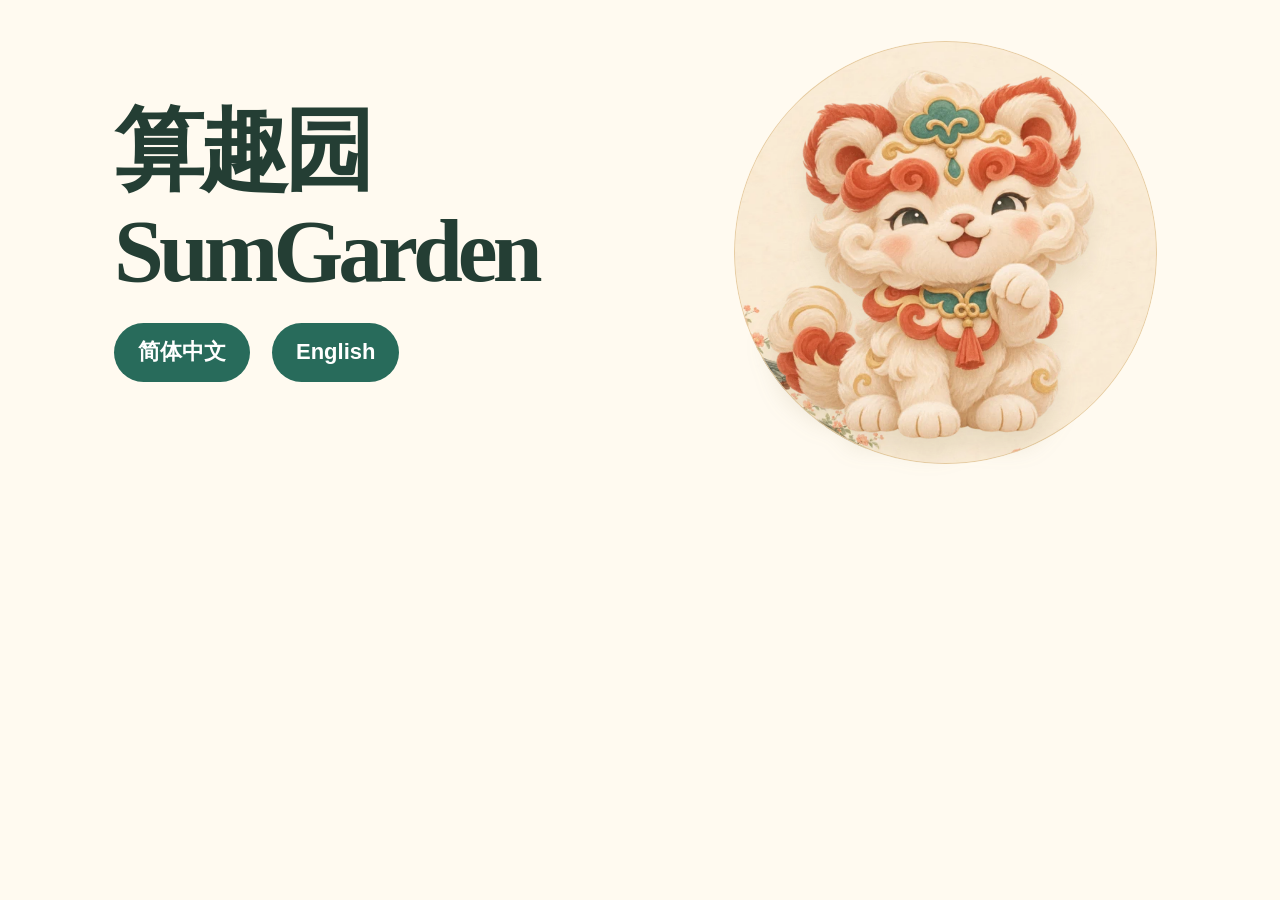
==== index.html @ 5d45c1f8 "Publish bilingual SumGarden guide and iPhone Duo screenshots" ====
<!doctype html><html lang="zh-Hans"><meta charset="utf-8"><meta name="viewport" content="width=device-width,initial-scale=1"><title>算趣园 · SumGarden</title><link rel="stylesheet" href="style.css"><main class="hero"><div><h1>算趣园<br>SumGarden</h1><p><a class="action" lang="zh-Hans" href="zh/">简体中文</a>　<a class="action" lang="en" href="en/">English</a></p></div><div class="hero-art"><img src="assets/lion.webp" alt=""></div></main></html>
---- style.css ----
:root{color-scheme:light;--paper:#fffaf0;--ink:#243e34;--jade:#286b5b;--dim:#526459;--line:#d7d7c1;--red:#a44032}
*{box-sizing:border-box}html{scroll-behavior:smooth}body{margin:0;background:var(--paper);color:var(--ink);font:17px/1.65 -apple-system,BlinkMacSystemFont,"PingFang SC",sans-serif}a{color:var(--jade);text-underline-offset:.25em}a:focus-visible,summary:focus-visible{outline:3px solid var(--red);outline-offset:4px}img{max-width:100%;display:block}header,main,footer{max-width:1180px;margin:auto;padding-inline:clamp(20px,5vw,72px)}header,footer,nav{display:flex;align-items:center;justify-content:space-between;gap:20px}header{padding-block:20px}nav{gap:clamp(14px,3vw,32px);flex-wrap:wrap}nav a,.brand{text-decoration:none}.brand{display:flex;align-items:center;gap:10px;color:var(--ink);font-weight:700}.brand img{width:36px;border-radius:10px}.lang{border-bottom:1px solid var(--jade)}h1,h2,h3{font-family:Baskervville,"Songti SC",Georgia,serif;line-height:1.12;text-wrap:balance;margin:0}h1{font-size:clamp(46px,7vw,92px);letter-spacing:-.055em}h2{font-size:clamp(34px,5vw,60px);letter-spacing:-.04em}h3{font-size:26px}.hero{display:grid;grid-template-columns:1.15fr .85fr;align-items:center;min-height:520px;padding-block:32px 55px;gap:16px}.hero p,.intro{max-width:38em;color:var(--dim);font-size:clamp(17px,1.8vw,22px)}.hero-art{position:relative;aspect-ratio:1;display:grid;place-items:center}.hero-art:before{content:"";position:absolute;inset:2%;border-radius:50%;background:#f3e4c6 url(assets/garden.webp) center 60% / cover;box-shadow:inset 0 0 0 1px #e7cda3}.hero-art img{position:relative;width:91%;filter:drop-shadow(0 16px 11px #826e4122)}.action{display:inline-block;background:var(--jade);color:#fff;border-radius:50px;text-decoration:none;font-weight:600;padding:11px 24px}.duo{padding:clamp(24px,4vw,52px);background:#e9f0e7;border-radius:28px}.duo .intro{margin:18px 0 34px}.gallery{display:grid;grid-template-columns:.9fr 1.25fr;gap:clamp(16px,3vw,36px);align-items:center}figure{margin:0}.gallery img,.screen img{border:2px solid #3b423a;border-radius:17px;box-shadow:0 12px 22px #15372c16;width:auto;max-height:510px;margin:auto}figcaption{margin:13px 0 0;text-align:center;color:var(--dim);font-size:15px}.section{padding:clamp(44px,7vw,84px) 0;border-bottom:1px solid var(--line)}.columns{display:grid;grid-template-columns:1fr 1fr;gap:clamp(22px,4vw,60px);margin-top:28px}.columns p,.doc p{max-width:65ch}.columns article{border-top:2px solid var(--jade);padding:22px 0}.price{color:var(--red);font-family:Georgia,serif;font-size:22px}.doc{min-height:66vh;max-width:880px;padding-block:48px}.doc h1{font-size:clamp(38px,6vw,66px)}.doc h2{font-size:27px;margin:35px 0 12px}.doc details{border-top:1px solid var(--line);padding:18px 0}.doc summary{cursor:pointer;font-weight:650}.doc p{color:var(--dim)}footer{margin-top:32px;padding-block:28px 40px;border-top:1px solid var(--line);flex-wrap:wrap;font-size:14px}.skip{position:absolute;top:-90px;background:#fff;padding:8px}.skip:focus{top:0}@media(max-width:680px){header{align-items:flex-start}nav{font-size:14px;gap:10px}.hero{grid-template-columns:1fr;min-height:0;padding:34px 0}.hero-art{width:min(75vw,300px);margin:auto}.gallery,.columns{grid-template-columns:1fr}.gallery img{max-height:390px}.duo{padding:22px 15px}.columns{gap:6px}.brand{white-space:nowrap}.doc{padding-top:28px}}@media(prefers-reduced-motion:reduce){html{scroll-behavior:auto}}
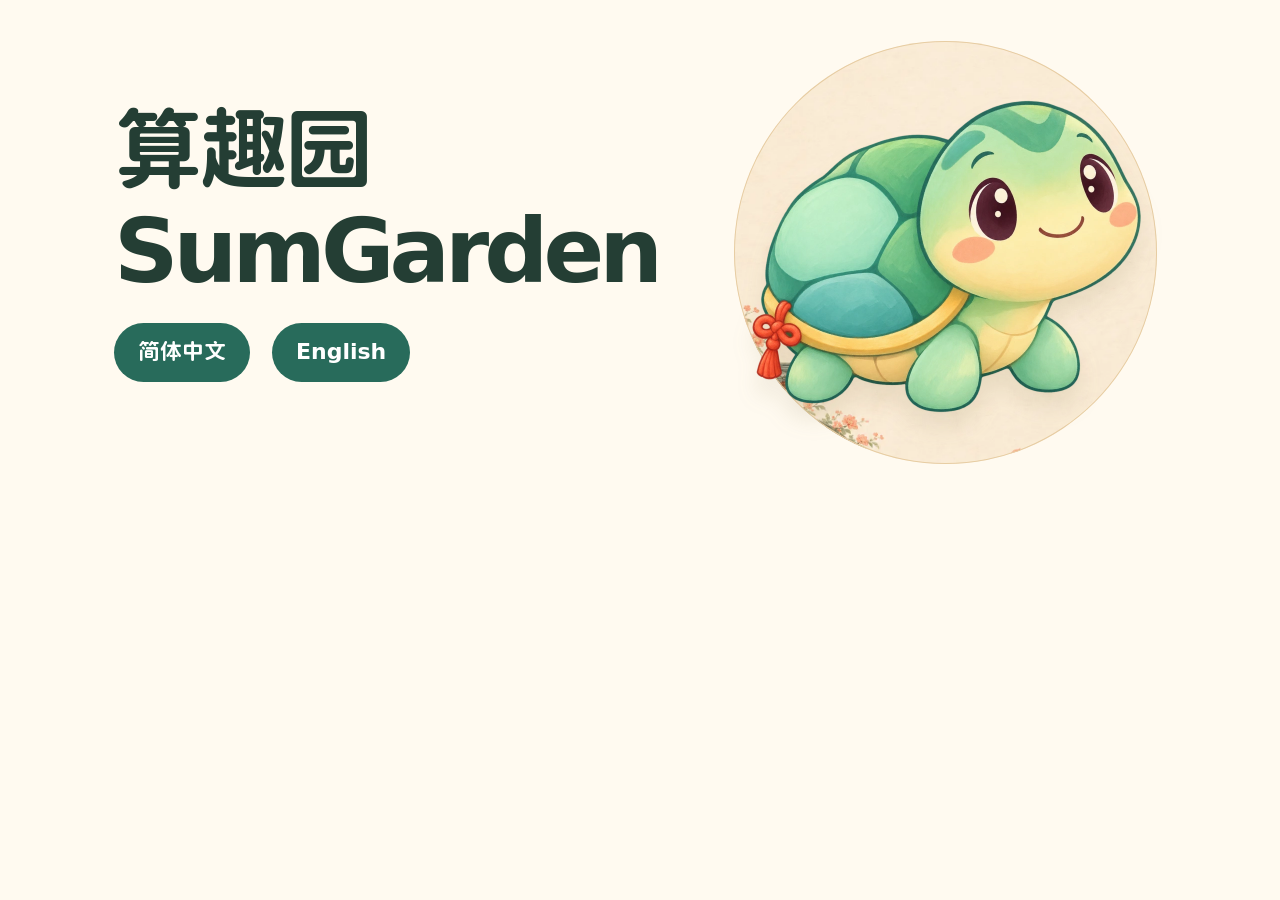
==== commit a29fe3f8: "Introduce Little Luo throughout the bilingual SumGarden guide" ====
--- a/index.html
+++ b/index.html
@@ -1 +1,22 @@
-<!doctype html><html lang="zh-Hans"><meta charset="utf-8"><meta name="viewport" content="width=device-width,initial-scale=1"><title>算趣园 · SumGarden</title><link rel="stylesheet" href="style.css"><main class="hero"><div><h1>算趣园<br>SumGarden</h1><p><a class="action" lang="zh-Hans" href="zh/">简体中文</a>　<a class="action" lang="en" href="en/">English</a></p></div><div class="hero-art"><img src="assets/lion.webp" alt=""></div></main></html>+<!doctype html>
+<html lang="zh-Hans">
+  <meta charset="utf-8" /><meta
+    name="viewport"
+    content="width=device-width,initial-scale=1"
+  /><title>算趣园 · SumGarden</title
+  ><link rel="stylesheet" href="style.css" />
+  <main class="hero">
+    <div>
+      <h1>算趣园<br />SumGarden</h1>
+      <p>
+        <a class="action" lang="zh-Hans" href="zh/">简体中文</a>　<a
+          class="action"
+          lang="en"
+          href="en/"
+          >English</a
+        >
+      </p>
+    </div>
+    <div class="hero-art"><img src="assets/little-luo.webp" alt="" /></div>
+  </main>
+</html>
--- a/style.css
+++ b/style.css
@@ -1,2 +1,319 @@
-:root{color-scheme:light;--paper:#fffaf0;--ink:#243e34;--jade:#286b5b;--dim:#526459;--line:#d7d7c1;--red:#a44032}
-*{box-sizing:border-box}html{scroll-behavior:smooth}body{margin:0;background:var(--paper);color:var(--ink);font:17px/1.65 -apple-system,BlinkMacSystemFont,"PingFang SC",sans-serif}a{color:var(--jade);text-underline-offset:.25em}a:focus-visible,summary:focus-visible{outline:3px solid var(--red);outline-offset:4px}img{max-width:100%;display:block}header,main,footer{max-width:1180px;margin:auto;padding-inline:clamp(20px,5vw,72px)}header,footer,nav{display:flex;align-items:center;justify-content:space-between;gap:20px}header{padding-block:20px}nav{gap:clamp(14px,3vw,32px);flex-wrap:wrap}nav a,.brand{text-decoration:none}.brand{display:flex;align-items:center;gap:10px;color:var(--ink);font-weight:700}.brand img{width:36px;border-radius:10px}.lang{border-bottom:1px solid var(--jade)}h1,h2,h3{font-family:Baskervville,"Songti SC",Georgia,serif;line-height:1.12;text-wrap:balance;margin:0}h1{font-size:clamp(46px,7vw,92px);letter-spacing:-.055em}h2{font-size:clamp(34px,5vw,60px);letter-spacing:-.04em}h3{font-size:26px}.hero{display:grid;grid-template-columns:1.15fr .85fr;align-items:center;min-height:520px;padding-block:32px 55px;gap:16px}.hero p,.intro{max-width:38em;color:var(--dim);font-size:clamp(17px,1.8vw,22px)}.hero-art{position:relative;aspect-ratio:1;display:grid;place-items:center}.hero-art:before{content:"";position:absolute;inset:2%;border-radius:50%;background:#f3e4c6 url(assets/garden.webp) center 60% / cover;box-shadow:inset 0 0 0 1px #e7cda3}.hero-art img{position:relative;width:91%;filter:drop-shadow(0 16px 11px #826e4122)}.action{display:inline-block;background:var(--jade);color:#fff;border-radius:50px;text-decoration:none;font-weight:600;padding:11px 24px}.duo{padding:clamp(24px,4vw,52px);background:#e9f0e7;border-radius:28px}.duo .intro{margin:18px 0 34px}.gallery{display:grid;grid-template-columns:.9fr 1.25fr;gap:clamp(16px,3vw,36px);align-items:center}figure{margin:0}.gallery img,.screen img{border:2px solid #3b423a;border-radius:17px;box-shadow:0 12px 22px #15372c16;width:auto;max-height:510px;margin:auto}figcaption{margin:13px 0 0;text-align:center;color:var(--dim);font-size:15px}.section{padding:clamp(44px,7vw,84px) 0;border-bottom:1px solid var(--line)}.columns{display:grid;grid-template-columns:1fr 1fr;gap:clamp(22px,4vw,60px);margin-top:28px}.columns p,.doc p{max-width:65ch}.columns article{border-top:2px solid var(--jade);padding:22px 0}.price{color:var(--red);font-family:Georgia,serif;font-size:22px}.doc{min-height:66vh;max-width:880px;padding-block:48px}.doc h1{font-size:clamp(38px,6vw,66px)}.doc h2{font-size:27px;margin:35px 0 12px}.doc details{border-top:1px solid var(--line);padding:18px 0}.doc summary{cursor:pointer;font-weight:650}.doc p{color:var(--dim)}footer{margin-top:32px;padding-block:28px 40px;border-top:1px solid var(--line);flex-wrap:wrap;font-size:14px}.skip{position:absolute;top:-90px;background:#fff;padding:8px}.skip:focus{top:0}@media(max-width:680px){header{align-items:flex-start}nav{font-size:14px;gap:10px}.hero{grid-template-columns:1fr;min-height:0;padding:34px 0}.hero-art{width:min(75vw,300px);margin:auto}.gallery,.columns{grid-template-columns:1fr}.gallery img{max-height:390px}.duo{padding:22px 15px}.columns{gap:6px}.brand{white-space:nowrap}.doc{padding-top:28px}}@media(prefers-reduced-motion:reduce){html{scroll-behavior:auto}}
+@font-face {
+  font-family: "Garden Yuan";
+  src: url(assets/fonts/yuan-sc-500.woff2) format("woff2");
+  font-weight: 100 599;
+  font-display: swap;
+  unicode-range: U+2E80-9FFF, U+F900-FAFF, U+FF00-FFEF, U+20000-3FFFF;
+}
+@font-face {
+  font-family: "Garden Yuan";
+  src: url(assets/fonts/yuan-sc-700.woff2) format("woff2");
+  font-weight: 600 900;
+  font-display: swap;
+  unicode-range: U+2E80-9FFF, U+F900-FAFF, U+FF00-FFEF, U+20000-3FFFF;
+}
+:root {
+  color-scheme: light;
+  --garden-heading: "Garden Yuan", ui-rounded, "Arial Rounded MT Bold", "Avenir Next", system-ui, sans-serif;
+  --garden-type: "Garden Yuan", ui-rounded, "Avenir Next", "Trebuchet MS", system-ui, sans-serif;
+  --paper: #fffaf0;
+  --ink: #243e34;
+  --jade: #286b5b;
+  --dim: #526459;
+  --line: #d7d7c1;
+  --red: #a44032;
+}
+* {
+  box-sizing: border-box;
+}
+html {
+  scroll-behavior: smooth;
+}
+body {
+  margin: 0;
+  background: var(--paper);
+  color: var(--ink);
+  font: 500 17px/1.65 var(--garden-type);
+}
+a {
+  color: var(--jade);
+  text-underline-offset: 0.25em;
+}
+a:focus-visible,
+summary:focus-visible {
+  outline: 3px solid var(--red);
+  outline-offset: 4px;
+}
+img {
+  max-width: 100%;
+  display: block;
+}
+header,
+main,
+footer {
+  max-width: 1180px;
+  margin: auto;
+  padding-inline: clamp(20px, 5vw, 72px);
+}
+header,
+footer,
+nav {
+  display: flex;
+  align-items: center;
+  justify-content: space-between;
+  gap: 20px;
+}
+header {
+  padding-block: 20px;
+}
+nav {
+  gap: clamp(14px, 3vw, 32px);
+  flex-wrap: wrap;
+}
+nav a,
+.brand {
+  text-decoration: none;
+}
+.brand {
+  display: flex;
+  align-items: center;
+  gap: 10px;
+  color: var(--ink);
+  font-weight: 700;
+}
+.brand img {
+  width: 36px;
+  border-radius: 10px;
+}
+.lang {
+  border-bottom: 1px solid var(--jade);
+}
+h1,
+h2,
+h3 {
+  font-family: var(--garden-heading);
+  line-height: 1.12;
+  text-wrap: balance;
+  margin: 0;
+}
+h1 {
+  font-size: clamp(46px, 7vw, 92px);
+  letter-spacing: -0.055em;
+}
+h2 {
+  font-size: clamp(34px, 5vw, 60px);
+  letter-spacing: -0.04em;
+}
+h3 {
+  font-size: 26px;
+}
+.hero {
+  display: grid;
+  grid-template-columns: 1.15fr 0.85fr;
+  align-items: center;
+  min-height: 520px;
+  padding-block: 32px 55px;
+  gap: 16px;
+}
+.hero p,
+.intro {
+  max-width: 38em;
+  color: var(--dim);
+  font-size: clamp(17px, 1.8vw, 22px);
+}
+.hero-art {
+  position: relative;
+  aspect-ratio: 1;
+  display: grid;
+  place-items: center;
+}
+.hero-art:before {
+  content: "";
+  position: absolute;
+  inset: 2%;
+  border-radius: 50%;
+  background: #f3e4c6 url(assets/garden.webp) center 60% / cover;
+  box-shadow: inset 0 0 0 1px #e7cda3;
+}
+.hero-art img {
+  height: auto;
+  position: relative;
+  width: 91%;
+  filter: drop-shadow(0 16px 11px #826e4122);
+}
+.action {
+  display: inline-block;
+  background: var(--jade);
+  color: #fff;
+  border-radius: 50px;
+  text-decoration: none;
+  font-weight: 600;
+  padding: 11px 24px;
+}
+.duo {
+  padding: clamp(24px, 4vw, 52px);
+  background: #e9f0e7;
+  border-radius: 28px;
+}
+.duo .intro {
+  margin: 18px 0 34px;
+}
+.gallery {
+  display: grid;
+  grid-template-columns: 0.9fr 1.25fr;
+  gap: clamp(16px, 3vw, 36px);
+  align-items: center;
+}
+figure {
+  margin: 0;
+}
+.gallery img,
+.screen img {
+  border: 2px solid #3b423a;
+  border-radius: 17px;
+  box-shadow: 0 12px 22px #15372c16;
+  width: auto;
+  max-height: 510px;
+  margin: auto;
+}
+figcaption {
+  margin: 13px 0 0;
+  text-align: center;
+  color: var(--dim);
+  font-size: 15px;
+}
+.section {
+  padding: clamp(44px, 7vw, 84px) 0;
+  border-bottom: 1px solid var(--line);
+}
+.columns {
+  display: grid;
+  grid-template-columns: 1fr 1fr;
+  gap: clamp(22px, 4vw, 60px);
+  margin-top: 28px;
+}
+.columns p,
+.doc p {
+  max-width: 65ch;
+}
+.columns article {
+  border-top: 2px solid var(--jade);
+  padding: 22px 0;
+}
+.price {
+  color: var(--red);
+  font-family: var(--garden-type);
+  font-size: 22px;
+}
+.doc {
+  min-height: 66vh;
+  max-width: 880px;
+  padding-block: 48px;
+}
+.doc h1 {
+  font-size: clamp(38px, 6vw, 66px);
+}
+.doc h2 {
+  font-size: 27px;
+  margin: 35px 0 12px;
+}
+.doc details {
+  border-top: 1px solid var(--line);
+  padding: 18px 0;
+}
+.doc summary {
+  cursor: pointer;
+  font-weight: 650;
+}
+.doc p {
+  color: var(--dim);
+}
+footer {
+  margin-top: 32px;
+  padding-block: 28px 40px;
+  border-top: 1px solid var(--line);
+  flex-wrap: wrap;
+  font-size: 14px;
+}
+.skip {
+  position: absolute;
+  top: -90px;
+  background: #fff;
+  padding: 8px;
+}
+.skip:focus {
+  top: 0;
+}
+@media (max-width: 680px) {
+  header {
+    align-items: flex-start;
+  }
+  nav {
+    font-size: 14px;
+    gap: 10px;
+  }
+  .hero {
+    grid-template-columns: 1fr;
+    min-height: 0;
+    padding: 34px 0;
+  }
+  .hero-art {
+    width: min(75vw, 300px);
+    margin: auto;
+  }
+  .gallery,
+  .columns {
+    grid-template-columns: 1fr;
+  }
+  .gallery img {
+    max-height: 390px;
+  }
+  .duo {
+    padding: 22px 15px;
+  }
+  .columns {
+    gap: 6px;
+  }
+  .brand {
+    white-space: nowrap;
+  }
+  .doc {
+    padding-top: 28px;
+  }
+}
+@media (prefers-reduced-motion: reduce) {
+  html {
+    scroll-behavior: auto;
+  }
+}
+
+.screens-row {
+  display: flex;
+  align-items: end;
+  justify-content: center;
+  gap: clamp(16px, 6vw, 85px);
+  margin: 38px 0 0;
+}
+.screens-row img {
+  max-height: 410px;
+  border: 2px solid var(--ink);
+  border-radius: 16px;
+  margin: auto;
+}
+.screens-row figure {
+  min-width: 0;
+}
+.screens-row img {
+  object-fit: contain;
+}
+@media (max-width: 680px) {
+  .screens-row {
+    align-items: center;
+  }
+  .screens-row figure:first-child {
+    flex: 0 0 34%;
+  }
+  .screens-row figcaption {
+    font-size: 12px;
+  }
+}
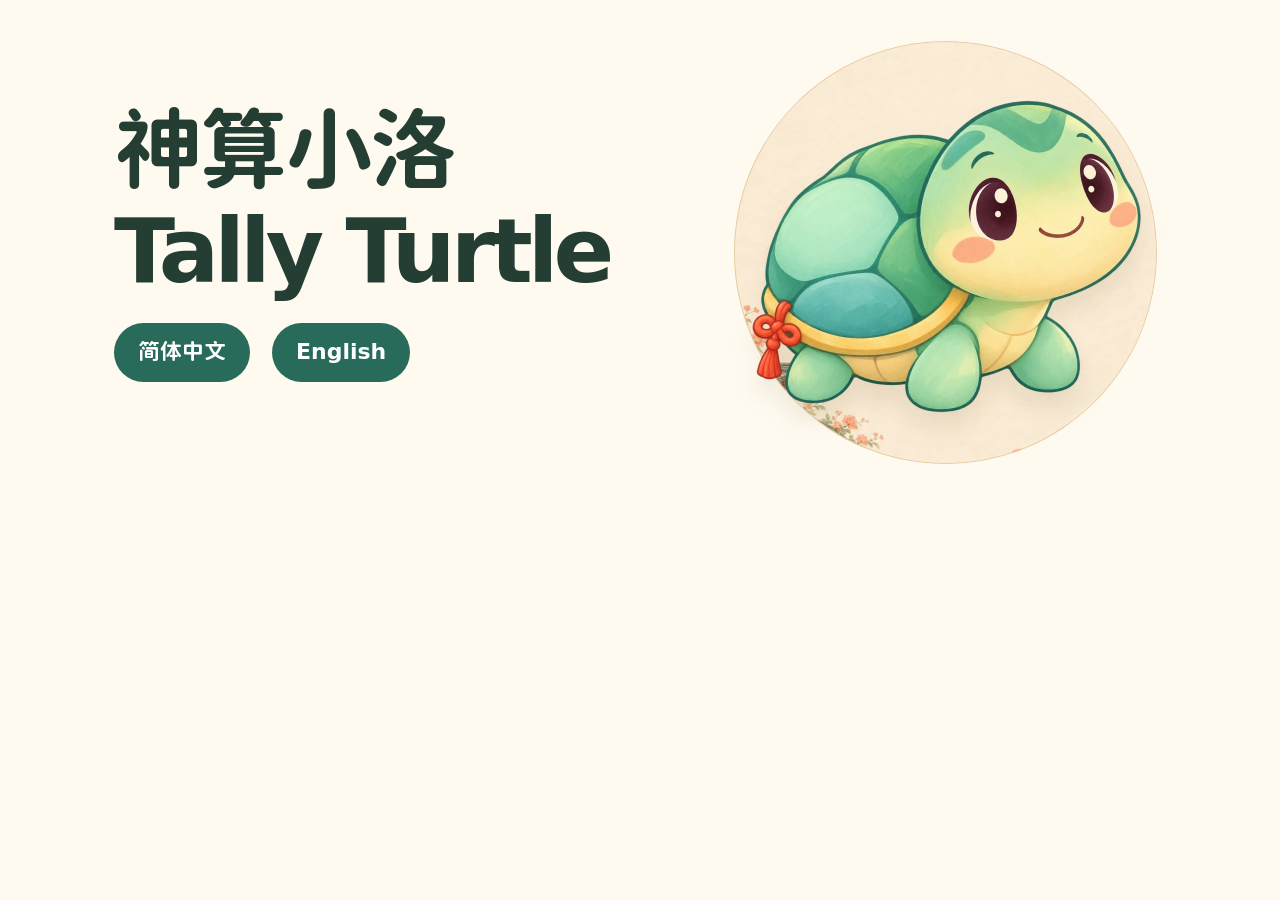
==== commit d3de8a54: "Publish Tally Turtle in English and Simplified Chinese" ====
--- a/index.html
+++ b/index.html
@@ -3,11 +3,11 @@
   <meta charset="utf-8" /><meta
     name="viewport"
     content="width=device-width,initial-scale=1"
-  /><title>算趣园 · SumGarden</title
+  /><title>神算小洛 · Tally Turtle</title
   ><link rel="stylesheet" href="style.css" />
   <main class="hero">
     <div>
-      <h1>算趣园<br />SumGarden</h1>
+      <h1>神算小洛<br />Tally Turtle</h1>
       <p>
         <a class="action" lang="zh-Hans" href="zh/">简体中文</a>　<a
           class="action"
